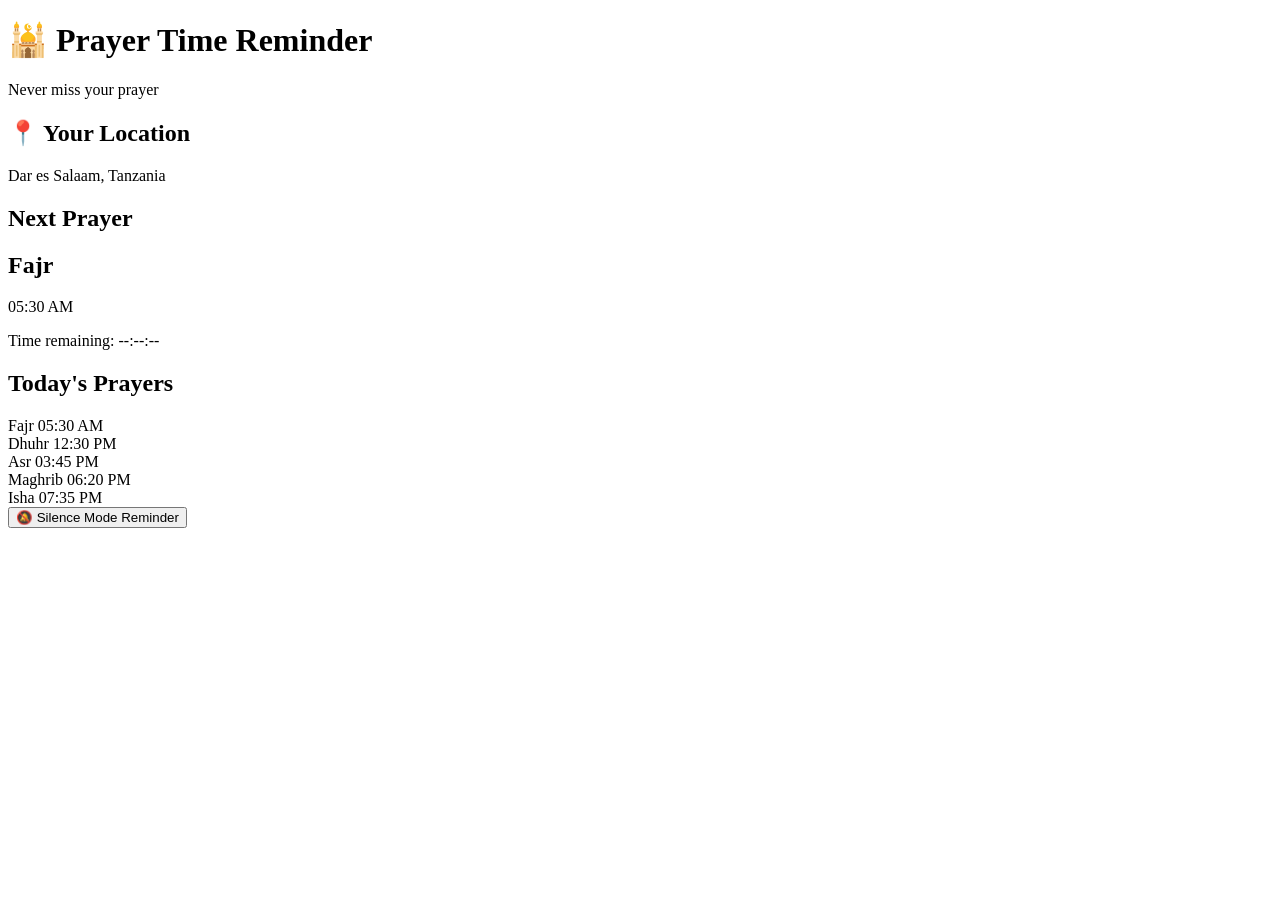
==== index.html @ 5a30841c "create prayer reminder home screen" ====
<!DOCTYPE html>
<html lang="en">
<head>
    <meta charset="UTF-8">
    <meta name="viewport" content="width=device-width, initial-scale=1.0">
    <title>Prayer Time Reminder</title>
    <link rel="stylesheet" href="style.css">
</head>

<body>

    <header>
        <h1>🕌 Prayer Time Reminder</h1>
        <p>Never miss your prayer</p>
    </header>

    <main>
        <section class="location">
            <h2>📍 Your Location</h2>
            <p>Dar es Salaam, Tanzania</p>
        </section>

        <section class="next-prayer">
            <h2>Next Prayer</h2>
            <h1 id="nextPrayer">Fajr</h1>
            <p id="prayerTime">05:30 AM</p>
            <p id="countdown">Time remaining: --:--:--</p>
        </section>

        <section class="prayers">
            <h2>Today's Prayers</h2>

            <div class="prayer">
                <span>Fajr</span>
                <span>05:30 AM</span>
            </div>

            <div class="prayer">
                <span>Dhuhr</span>
                <span>12:30 PM</span>
            </div>

            <div class="prayer">
                <span>Asr</span>
                <span>03:45 PM</span>
            </div>

            <div class="prayer">
                <span>Maghrib</span>
                <span>06:20 PM</span>
            </div>

            <div class="prayer">
                <span>Isha</span>
                <span>07:35 PM</span>
            </div>
        </section>

        <button id="silenceButton">
            🔕 Silence Mode Reminder
        </button>
    </main>

    <script src="script.js"></script>

</body>
</html>
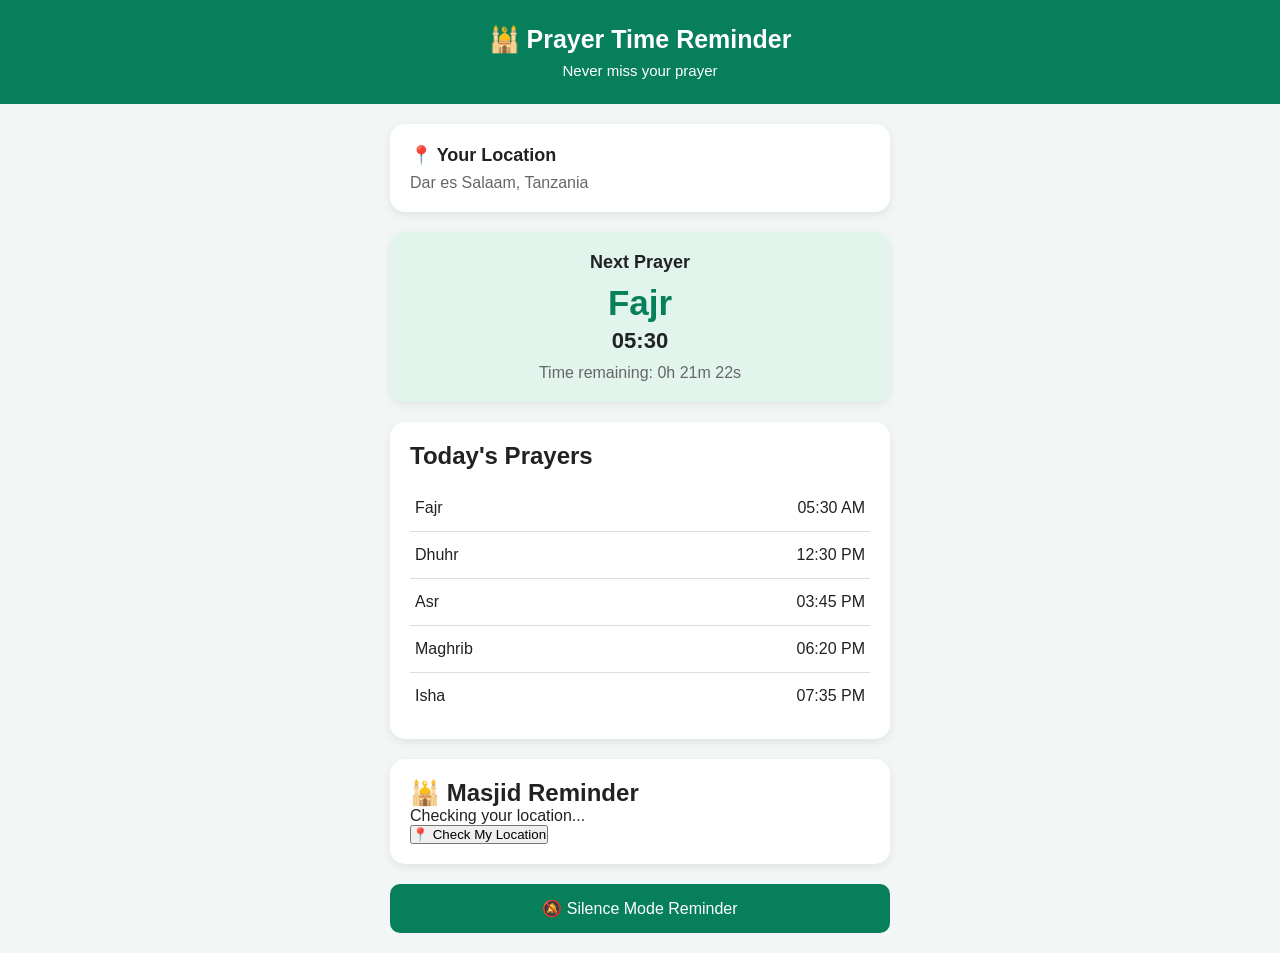
==== commit a213425c: "Add masjid location detection" ====
--- a/index.html
+++ b/index.html
@@ -55,7 +55,17 @@
                 <span>07:35 PM</span>
             </div>
         </section>
+<section class="masjid-section">
+    <h2>🕌 Masjid Reminder</h2>
 
+    <p id="locationStatus">
+        Checking your location...
+    </p>
+
+    <button id="locationButton">
+        📍 Check My Location
+    </button>
+</section>
         <button id="silenceButton">
             🔕 Silence Mode Reminder
         </button>
--- a/style.css
+++ b/style.css
@@ -0,0 +1,106 @@
+* {
+    margin: 0;
+    padding: 0;
+    box-sizing: border-box;
+}
+
+body {
+    font-family: Arial, sans-serif;
+    background: #f2f7f5;
+    color: #222;
+}
+
+header {
+    background: #087f5b;
+    color: white;
+    text-align: center;
+    padding: 25px 15px;
+}
+
+header h1 {
+    font-size: 25px;
+    margin-bottom: 8px;
+}
+
+header p {
+    font-size: 15px;
+}
+
+main {
+    width: 90%;
+    max-width: 500px;
+    margin: 20px auto;
+}
+
+section {
+    background: white;
+    border-radius: 15px;
+    padding: 20px;
+    margin-bottom: 20px;
+    box-shadow: 0 3px 10px rgba(0, 0, 0, 0.08);
+}
+
+.location h2 {
+    font-size: 18px;
+    margin-bottom: 8px;
+}
+
+.location p {
+    color: #666;
+}
+
+.next-prayer {
+    text-align: center;
+    background: #e1f5ec;
+}
+
+.next-prayer h2 {
+    font-size: 18px;
+    margin-bottom: 10px;
+}
+
+.next-prayer h1 {
+    font-size: 35px;
+    color: #087f5b;
+    margin-bottom: 5px;
+}
+
+#prayerTime {
+    font-size: 22px;
+    font-weight: bold;
+}
+
+#countdown {
+    margin-top: 10px;
+    color: #666;
+}
+
+.prayers h2 {
+    margin-bottom: 15px;
+}
+
+.prayer {
+    display: flex;
+    justify-content: space-between;
+    padding: 14px 5px;
+    border-bottom: 1px solid #ddd;
+}
+
+.prayer:last-child {
+    border-bottom: none;
+}
+
+#silenceButton {
+    width: 100%;
+    padding: 15px;
+    border: none;
+    border-radius: 10px;
+    background: #087f5b;
+    color: white;
+    font-size: 16px;
+    cursor: pointer;
+}
+
+#silenceButton:hover {
+    background: #066b4d;
+}
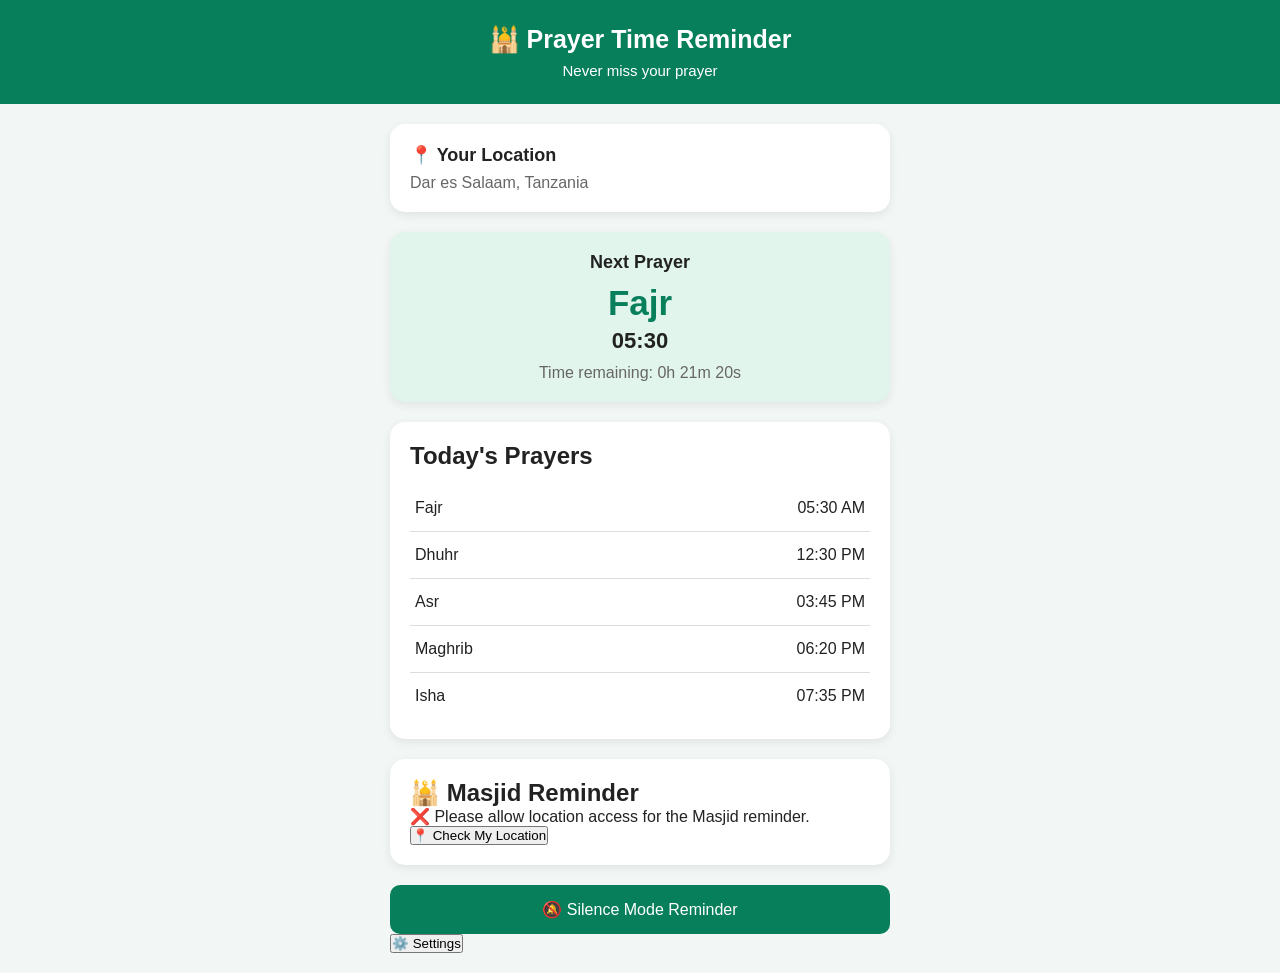
==== commit f87678f8: "Add prayer reminder settings screen" ====
--- a/index.html
+++ b/index.html
@@ -69,6 +69,9 @@
         <button id="silenceButton">
             🔕 Silence Mode Reminder
         </button>
+        <button onclick="window.location.href='settings.html'">
+    ⚙️ Settings
+</button>
     </main>
 
     <script src="script.js"></script>
